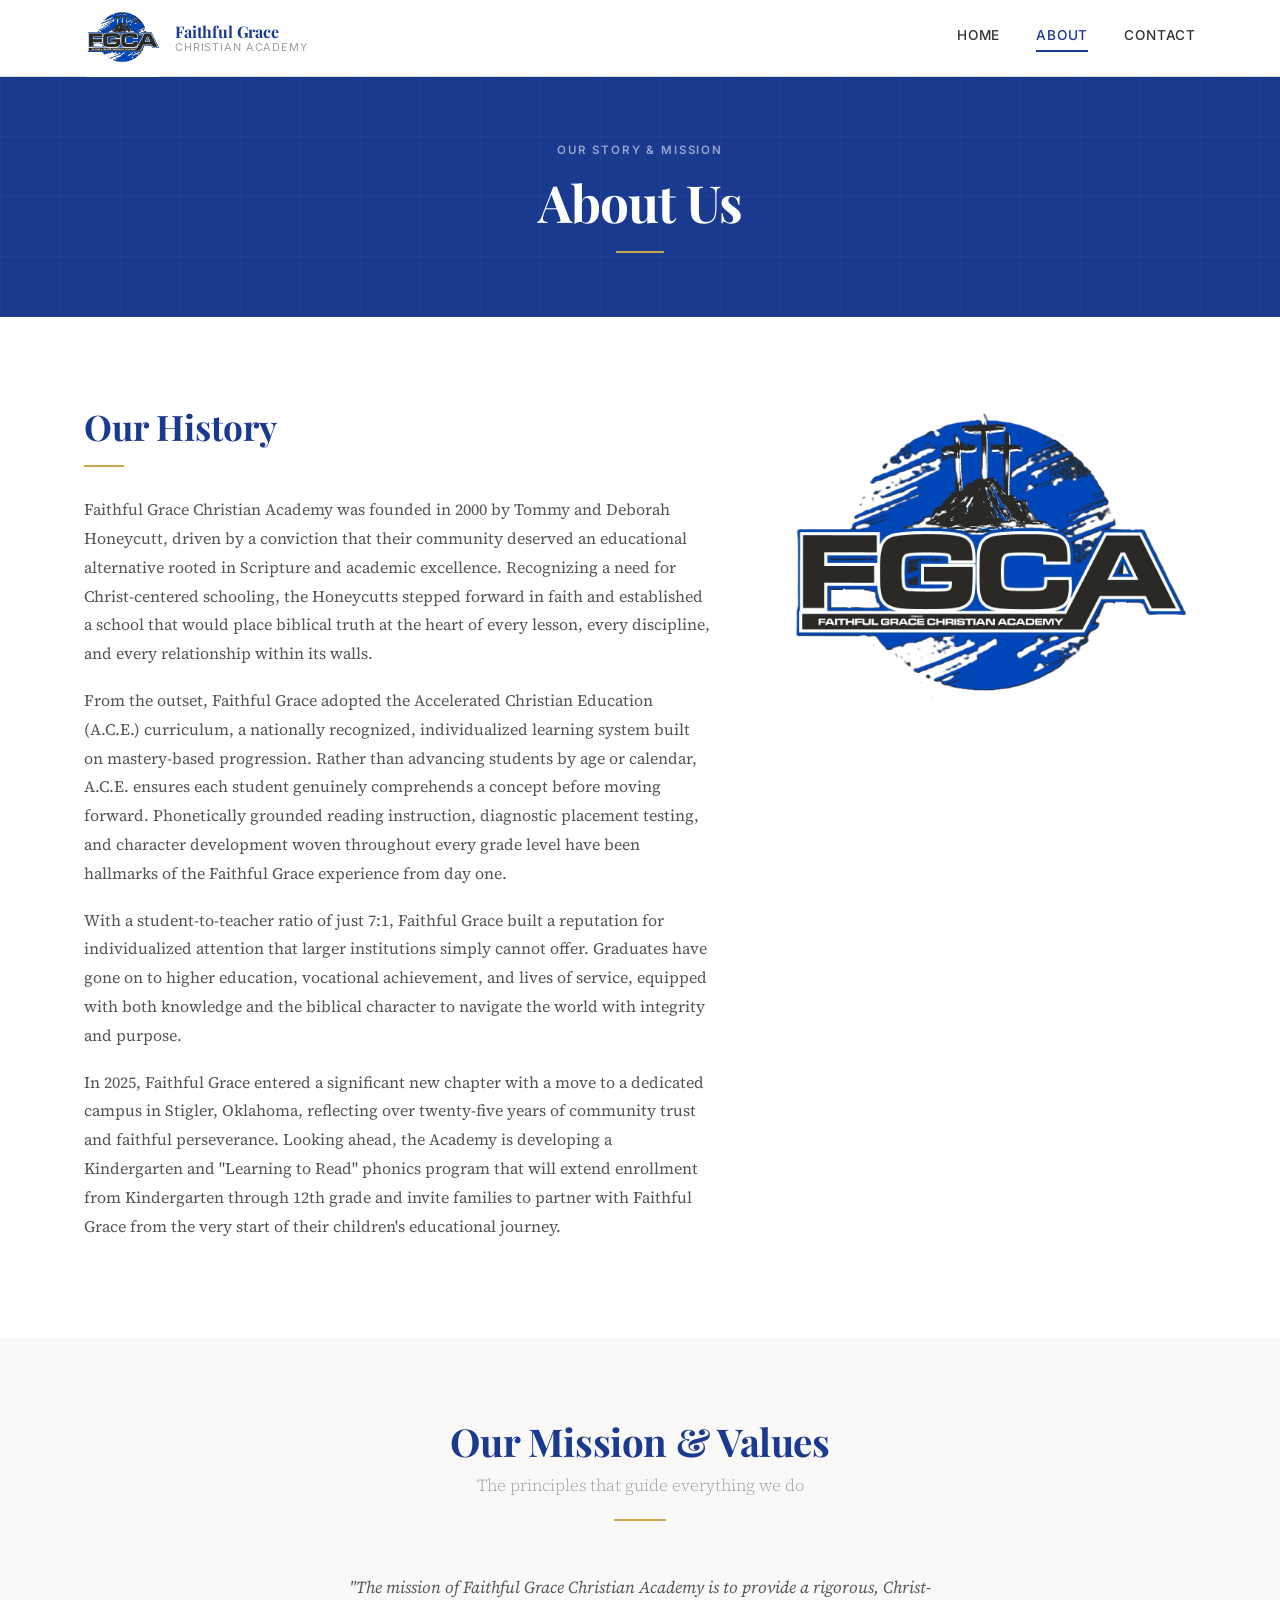
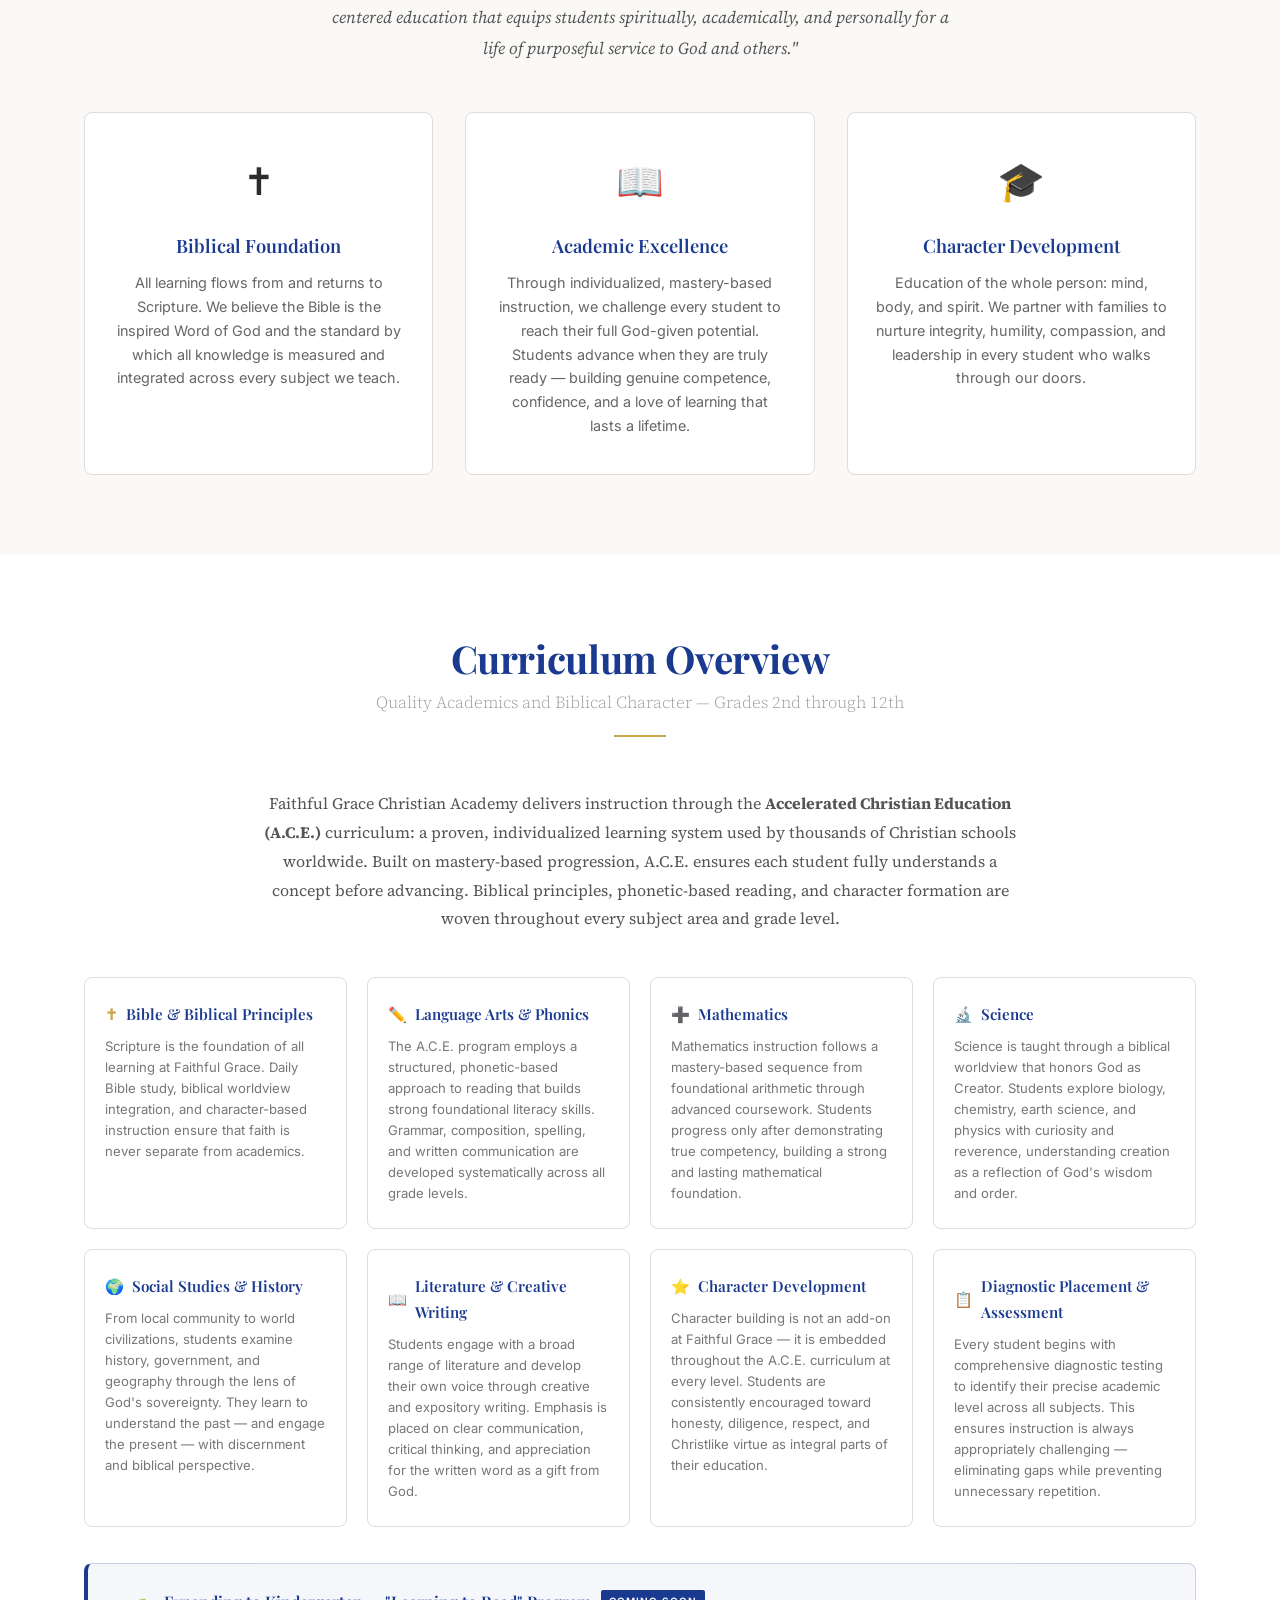
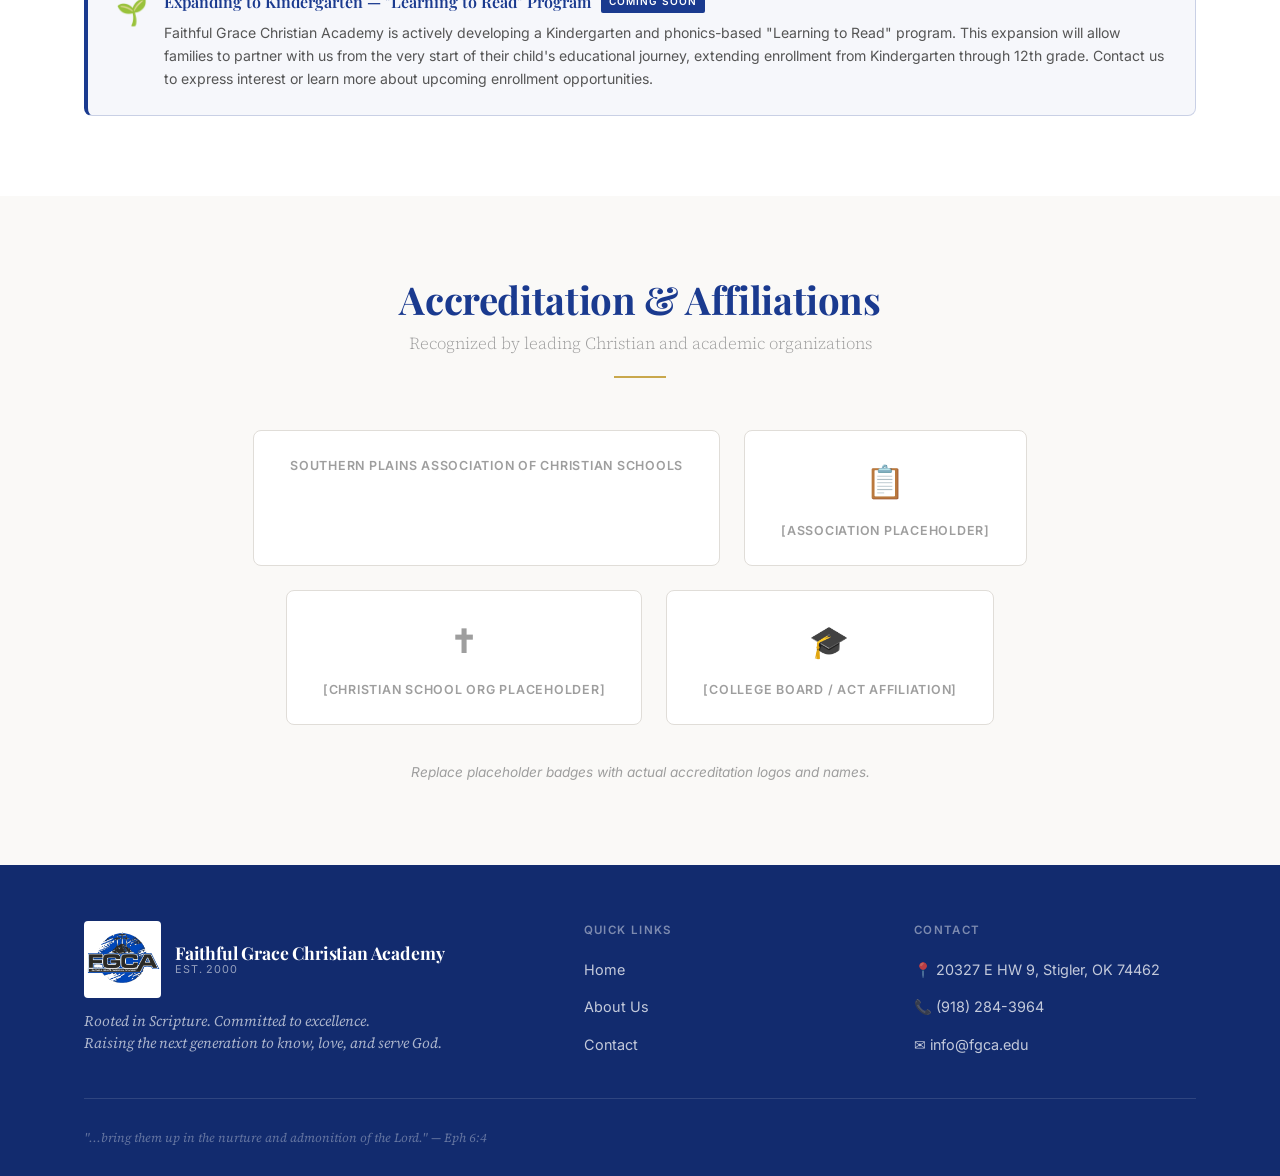
==== about.html @ c3a3fd84 "Add files via upload" ====
<!DOCTYPE html>
<html lang="en">
<head>
  <meta charset="UTF-8" />
  <meta name="viewport" content="width=device-width, initial-scale=1.0" />
  <meta name="description" content="Learn about Faithful Grace Christian Academy — our history, mission, values, and curriculum." />
  <title>About Us | Faithful Grace Christian Academy</title>
  <link rel="stylesheet" href="styles.css" />
  <link rel="preconnect" href="https://fonts.googleapis.com" />
  <link rel="preconnect" href="https://fonts.gstatic.com" crossorigin />
</head>
<body>

  <!-- ============================================================
       SITE HEADER
       ============================================================ -->
  <header class="site-header">
    <div class="container">
      <div class="header-inner">

        <!-- Logo -->
        <a href="index.html" class="site-logo" aria-label="Faithful Grace Christian Academy — Home">
          <div class="logo-mark" aria-hidden="true">
			<img src="School_Logo.png" alt="Faithful Grace Christian Academy" class="logo-img">
		  </div>
          <div class="logo-text">
            <span class="logo-name">Faithful Grace</span>
            <span class="logo-sub">Christian Academy</span>
          </div>
        </a>

        <!-- Desktop Navigation -->
        <nav class="site-nav" aria-label="Main navigation">
          <a href="index.html">Home</a>
          <a href="about.html" class="active">About</a>
          <a href="contact.html">Contact</a>
        </nav>

        <!-- Hamburger Toggle (mobile) -->
        <button class="nav-toggle" id="navToggle" aria-label="Open navigation menu" aria-expanded="false" aria-controls="mobileNav">
          <span></span>
          <span></span>
          <span></span>
        </button>

      </div><!-- /.header-inner -->
    </div><!-- /.container -->

    <!-- Mobile Navigation -->
    <nav class="mobile-nav" id="mobileNav" aria-label="Mobile navigation">
      <a href="index.html">Home</a>
      <a href="about.html">About</a>
      <a href="contact.html">Contact</a>
    </nav>
  </header>

  <!-- ============================================================
       MAIN CONTENT
       ============================================================ -->
  <main>

    <!-- --------------------------------------------------------
         PAGE HERO
         -------------------------------------------------------- -->
    <section class="page-hero" aria-label="Page banner">
      <div class="container">
        <div class="page-hero-content">
          <p class="page-hero-eyebrow">Our Story &amp; Mission</p>
          <h1>About Us</h1>
          <div class="page-hero-rule" aria-hidden="true"></div>
        </div>
      </div>
    </section>

    <!-- --------------------------------------------------------
         OUR HISTORY — Two-column layout
         -------------------------------------------------------- -->
    <section class="history-section section-py" aria-labelledby="history-heading">
      <div class="container">
        <div class="history-grid">

          <!-- Text column -->
          <div class="history-text">
            <h2 id="history-heading">Our History</h2>
            <span class="rule" aria-hidden="true"></span>

            <p>
			  Faithful Grace Christian Academy was founded in 2000 by Tommy and 
			  Deborah Honeycutt, driven by a conviction that their community deserved an 
			  educational alternative rooted in Scripture and academic excellence. 
			  Recognizing a need for Christ-centered schooling, the Honeycutts stepped 
			  forward in faith and established a school that would place biblical truth at 
			  the heart of every lesson, every discipline, and every relationship within its 
			  walls.
            </p>
            <p>
              From the outset, Faithful Grace adopted the Accelerated Christian Education 
			  (A.C.E.) curriculum, a nationally recognized, individualized learning system 
			  built on mastery-based progression. Rather than advancing students by age or 
			  calendar, A.C.E. ensures each student genuinely comprehends a concept before 
			  moving forward. Phonetically grounded reading instruction, diagnostic placement 
			  testing, and character development woven throughout every grade level have been 
			  hallmarks of the Faithful Grace experience from day one.
            </p>
            <p>
              With a student-to-teacher ratio of just 7:1, Faithful Grace built a reputation 
			  for individualized attention that larger institutions simply cannot offer. 
			  Graduates have gone on to higher education, vocational achievement, and lives 
			  of service, equipped with both knowledge and the biblical character to navigate 
			  the world with integrity and purpose.
            </p>
            <p>
              In 2025, Faithful Grace entered a significant new chapter with a move to a 
			  dedicated campus in Stigler, Oklahoma, reflecting over twenty-five years of 
			  community trust and faithful perseverance. Looking ahead, the Academy is 
			  developing a Kindergarten and "Learning to Read" phonics program that will extend 
			  enrollment from Kindergarten through 12th grade and invite families to partner with 
			  Faithful Grace from the very start of their children's educational journey.
            </p>
          </div>

          <!-- Image column -->
          <div>
            <img src="School_Logo.png" alt="Faithful Grace Christian Academy" class="history-image">
          </div>

        </div><!-- /.history-grid -->
      </div>
    </section>

    <!-- --------------------------------------------------------
         OUR MISSION & VALUES — 3 icon cards
         -------------------------------------------------------- -->
    <section class="mission-section section-py" aria-labelledby="mission-heading">
      <div class="container">
        <div class="section-header">
          <h2 class="section-title" id="mission-heading">Our Mission &amp; Values</h2>
          <p class="section-subtitle">The principles that guide everything we do</p>
          <span class="rule"></span>
        </div>

        <!-- Mission Statement -->
        <p style="text-align:center; max-width:640px; margin:0 auto 48px; font-family:var(--font-serif); font-size:1.05rem; color:#555; line-height:1.8; font-style:italic;">
          "The mission of Faithful Grace Christian Academy is to provide a rigorous, Christ-centered
          education that equips students spiritually, academically, and personally for a life of
          purposeful service to God and others."
        </p>

        <div class="values-grid">

          <!-- Value 1 -->
          <div class="value-card">
            <span class="value-icon" aria-hidden="true">✝</span>
            <h3>Biblical Foundation</h3>
            <p>
              All learning flows from and returns to Scripture. We believe the Bible is
              the inspired Word of God and the standard by which all knowledge is measured
              and integrated across every subject we teach.
            </p>
          </div>

          <!-- Value 2 -->
          <div class="value-card">
            <span class="value-icon" aria-hidden="true">📖</span>
            <h3>Academic Excellence</h3>
            <p>
              Through individualized, mastery-based instruction, we challenge every student
              to reach their full God-given potential. Students advance when they are truly
              ready — building genuine competence, confidence, and a love of learning that
              lasts a lifetime.
            </p>
          </div>

          <!-- Value 3 -->
          <div class="value-card">
            <span class="value-icon" aria-hidden="true">🎓</span>
            <h3>Character Development</h3>
            <p>
              Education of the whole person: mind, body, and spirit. We partner with
              families to nurture integrity, humility, compassion, and leadership in
              every student who walks through our doors.
            </p>
          </div>

        </div><!-- /.values-grid -->
      </div>
    </section>

    <!-- --------------------------------------------------------
         CURRICULUM OVERVIEW — Card grid
         -------------------------------------------------------- -->
    <section class="curriculum-section section-py" aria-labelledby="curriculum-heading">
      <div class="container">
        <div class="section-header">
          <h2 class="section-title" id="curriculum-heading">Curriculum Overview</h2>
          <p class="section-subtitle">Quality Academics and Biblical Character — Grades 2nd through 12th</p>
          <span class="rule"></span>
        </div>

        <!-- ACE Curriculum Intro -->
        <p class="curriculum-intro">
          Faithful Grace Christian Academy delivers instruction through the
          <strong>Accelerated Christian Education (A.C.E.)</strong> curriculum: a proven,
          individualized learning system used by thousands of Christian schools worldwide.
          Built on mastery-based progression, A.C.E. ensures each student fully understands
          a concept before advancing. Biblical principles, phonetic-based reading, and
          character formation are woven throughout every subject area and grade level.
        </p>

        <div class="curriculum-grid">

          <!-- Subject 1 -->
          <div class="curriculum-card">
            <h4><span class="c-icon" aria-hidden="true">✝</span> Bible &amp; Biblical Principles</h4>
            <p>
              Scripture is the foundation of all learning at Faithful Grace. Daily Bible
              study, biblical worldview integration, and character-based instruction ensure
              that faith is never separate from academics.
            </p>
          </div>

          <!-- Subject 2 -->
          <div class="curriculum-card">
            <h4><span class="c-icon" aria-hidden="true">✏️</span> Language Arts &amp; Phonics</h4>
            <p>
              The A.C.E. program employs a structured, phonetic-based approach to reading
              that builds strong foundational literacy skills. Grammar, composition, spelling,
              and written communication are developed systematically across all grade levels.
            </p>
          </div>

          <!-- Subject 3 -->
          <div class="curriculum-card">
            <h4><span class="c-icon" aria-hidden="true">➕</span> Mathematics</h4>
            <p>
              Mathematics instruction follows a mastery-based sequence from foundational
              arithmetic through advanced coursework. Students progress only after
              demonstrating true competency, building a strong and lasting mathematical
              foundation.
            </p>
          </div>

          <!-- Subject 4 -->
          <div class="curriculum-card">
            <h4><span class="c-icon" aria-hidden="true">🔬</span> Science</h4>
            <p>
              Science is taught through a biblical worldview that honors God as Creator.
              Students explore biology, chemistry, earth science, and physics with
              curiosity and reverence, understanding creation as a reflection of
              God's wisdom and order.
            </p>
          </div>

          <!-- Subject 5 -->
          <div class="curriculum-card">
            <h4><span class="c-icon" aria-hidden="true">🌍</span> Social Studies &amp; History</h4>
            <p>
              From local community to world civilizations, students examine history,
              government, and geography through the lens of God's sovereignty. They
              learn to understand the past — and engage the present — with discernment
              and biblical perspective.
            </p>
          </div>

          <!-- Subject 6 -->
          <div class="curriculum-card">
            <h4><span class="c-icon" aria-hidden="true">📖</span> Literature &amp; Creative Writing</h4>
            <p>
              Students engage with a broad range of literature and develop their own
              voice through creative and expository writing. Emphasis is placed on
              clear communication, critical thinking, and appreciation for the
              written word as a gift from God.
            </p>
          </div>

          <!-- Subject 7 -->
          <div class="curriculum-card">
            <h4><span class="c-icon" aria-hidden="true">⭐</span> Character Development</h4>
            <p>
              Character building is not an add-on at Faithful Grace — it is embedded
              throughout the A.C.E. curriculum at every level. Students are consistently
              encouraged toward honesty, diligence, respect, and Christlike virtue as
              integral parts of their education.
            </p>
          </div>

          <!-- Subject 8 -->
          <div class="curriculum-card">
            <h4><span class="c-icon" aria-hidden="true">📋</span> Diagnostic Placement &amp; Assessment</h4>
            <p>
              Every student begins with comprehensive diagnostic testing to identify
              their precise academic level across all subjects. This ensures instruction
              is always appropriately challenging — eliminating gaps while preventing
              unnecessary repetition.
            </p>
          </div>

        </div><!-- /.curriculum-grid -->

        <!-- Expansion Callout: K Program Coming Soon -->
        <div class="expansion-callout" role="note" aria-label="Upcoming program expansion">
          <span class="expansion-callout-icon" aria-hidden="true">🌱</span>
          <div>
            <h4>
              Expanding to Kindergarten — "Learning to Read" Program
              <span class="soon-badge">Coming Soon</span>
            </h4>
            <p>
              Faithful Grace Christian Academy is actively developing a Kindergarten and
              phonics-based "Learning to Read" program. This expansion will allow families
              to partner with us from the very start of their child's educational journey,
              extending enrollment from Kindergarten through 12th grade. Contact us to
              express interest or learn more about upcoming enrollment opportunities.
            </p>
          </div>
        </div>

      </div>
    </section>

    <!-- --------------------------------------------------------
         ACCREDITATION / AFFILIATION
         -------------------------------------------------------- -->
    <section class="accreditation-section section-py" aria-labelledby="accred-heading">
      <div class="container">
        <div class="section-header">
          <h2 class="section-title" id="accred-heading">Accreditation &amp; Affiliations</h2>
          <p class="section-subtitle">Recognized by leading Christian and academic organizations</p>
          <span class="rule"></span>
        </div>

        <div class="accred-badges" role="list">

          <div class="accred-badge" role="listitem">
            <span>Southern Plains Association of Christian Schools</span>
          </div>

          <div class="accred-badge" role="listitem">
            <span class="badge-icon" aria-hidden="true">📋</span>
            <span>[Association Placeholder]</span>
          </div>

          <div class="accred-badge" role="listitem">
            <span class="badge-icon" aria-hidden="true">✝</span>
            <span>[Christian School Org Placeholder]</span>
          </div>

          <div class="accred-badge" role="listitem">
            <span class="badge-icon" aria-hidden="true">🎓</span>
            <span>[College Board / ACT Affiliation]</span>
          </div>

        </div><!-- /.accred-badges -->

        <p style="text-align:center; margin-top:36px; font-size:0.85rem; color:var(--medium-gray); font-style:italic;">
          Replace placeholder badges with actual accreditation logos and names.
        </p>

      </div>
    </section>

  </main>

  <!-- ============================================================
       SITE FOOTER
       ============================================================ -->
  <footer class="site-footer" aria-label="Site footer">
    <div class="container">
      <div class="footer-grid">

        <!-- Brand column -->
        <div class="footer-brand">
          <div class="site-logo">
            <div class="logo-mark" aria-hidden="true">
				<img src="School_Logo.png" alt="Faithful Grace Christian Academy" class="logo-img">
			</div>
            <div class="logo-text">
              <span class="logo-name">Faithful Grace Christian Academy</span>
              <span class="logo-sub">Est. 2000</span>
            </div>
          </div>
          <p class="footer-tagline">Rooted in Scripture. Committed to excellence.<br />Raising the next generation to know, love, and serve God.</p>
        </div>

        <!-- Quick Links -->
        <div class="footer-col">
          <h4>Quick Links</h4>
          <ul>
            <li><a href="index.html">Home</a></li>
            <li><a href="about.html">About Us</a></li>
            <li><a href="contact.html">Contact</a></li>
          </ul>
        </div>

        <!-- Contact Info -->
        <div class="footer-col">
          <h4>Contact</h4>
          <ul>
            <li><a href="#">📍 20327 E HW 9, Stigler, OK 74462</a></li>
            <li><a href="tel:+19182843964">📞 (918) 284-3964</a></li>
            <li><a href="mailto:info@fgca.edu">✉ info@fgca.edu</a></li>
          </ul>
        </div>

      </div><!-- /.footer-grid -->

      <div class="footer-bottom">
        <p class="footer-verse">"...bring them up in the nurture and admonition of the Lord." — Eph 6:4</p>
      </div>
    </div>
  </footer>

  <!-- ============================================================
       VANILLA JS — MOBILE NAV TOGGLE
       ============================================================ -->
  <script>
    (function () {
      var toggle = document.getElementById('navToggle');
      var mobileNav = document.getElementById('mobileNav');

      toggle.addEventListener('click', function () {
        var isOpen = mobileNav.classList.toggle('open');
        toggle.classList.toggle('open', isOpen);
        toggle.setAttribute('aria-expanded', isOpen);
        toggle.setAttribute('aria-label', isOpen ? 'Close navigation menu' : 'Open navigation menu');
      });

      mobileNav.querySelectorAll('a').forEach(function (link) {
        link.addEventListener('click', function () {
          mobileNav.classList.remove('open');
          toggle.classList.remove('open');
          toggle.setAttribute('aria-expanded', 'false');
          toggle.setAttribute('aria-label', 'Open navigation menu');
        });
      });
    })();
  </script>

</body>
</html>
---- styles.css ----
/* ============================================================
   FAITHFUL GRACE CHRISTIAN ACADEMY — Shared Stylesheet
   Author: Generated for FGCA
   ============================================================ */

/* ---- Google Fonts ---- */
@import url('https://fonts.googleapis.com/css2?family=Playfair+Display:ital,wght@0,400;0,600;0,700;1,400;1,600&family=Source+Serif+4:ital,wght@0,300;0,400;1,300&family=Inter:wght@300;400;500;600&display=swap');

/* ============================================================
   DESIGN TOKENS / CSS VARIABLES
   ============================================================ */
:root {
  /* Colors */
  --royal-blue:      #1a3a8f;
  --royal-blue-dark: #122b6e;
  --royal-blue-mid:  #1f4aad;
  --royal-blue-light:#2a5cc4;
  --white:           #ffffff;
  --off-white:       #faf9f7;
  --light-gray:      #f4f4f4;
  --border-gray:     #e0ddd8;
  --medium-gray:     #9e9e9e;
  --dark-gray:       #333333;
  --text-body:       #2c2c2c;
  --gold-accent:     #c9a84c;

  /* Typography */
  --font-heading: 'Playfair Display', Georgia, serif;
  --font-serif:   'Source Serif 4', Georgia, serif;
  --font-body:    'Inter', Helvetica, Arial, sans-serif;

  /* Spacing */
  --section-py:   80px;
  --container-w:  1160px;
  --container-px: 24px;

  /* Borders & Shadows */
  --radius-sm:    4px;
  --radius-md:    8px;
  --radius-lg:    16px;
  --shadow-card:  0 2px 12px rgba(26, 58, 143, 0.08);
  --shadow-hover: 0 8px 28px rgba(26, 58, 143, 0.14);
  --shadow-nav:   0 2px 16px rgba(26, 58, 143, 0.12);

  /* Transitions */
  --ease:         0.22s ease;
}

/* ============================================================
   RESET & BASE
   ============================================================ */
*, *::before, *::after {
  box-sizing: border-box;
  margin: 0;
  padding: 0;
}

html {
  scroll-behavior: smooth;
  font-size: 16px;
}

body {
  font-family: var(--font-body);
  color: var(--text-body);
  background: var(--white);
  line-height: 1.7;
  -webkit-font-smoothing: antialiased;
}

img {
  display: block;
  max-width: 100%;
}

a {
  color: inherit;
  text-decoration: none;
}

ul {
  list-style: none;
}

/* ============================================================
   UTILITY CLASSES
   ============================================================ */
.container {
  max-width: var(--container-w);
  margin: 0 auto;
  padding: 0 var(--container-px);
}

.section-py {
  padding: var(--section-py) 0;
}

.section-title {
  font-family: var(--font-heading);
  font-size: clamp(1.75rem, 3vw, 2.5rem);
  font-weight: 700;
  color: var(--royal-blue);
  letter-spacing: -0.01em;
  line-height: 1.2;
}

.section-subtitle {
  font-family: var(--font-serif);
  font-size: 1.05rem;
  color: var(--medium-gray);
  font-weight: 300;
  margin-top: 0.5rem;
}

.section-header {
  text-align: center;
  margin-bottom: 52px;
}

.section-header .rule {
  display: block;
  width: 52px;
  height: 2px;
  background: var(--gold-accent);
  margin: 18px auto 0;
}

.text-center { text-align: center; }
.text-white  { color: var(--white); }

/* Buttons */
.btn {
  display: inline-block;
  padding: 14px 32px;
  font-family: var(--font-body);
  font-size: 0.88rem;
  font-weight: 600;
  letter-spacing: 0.08em;
  text-transform: uppercase;
  border-radius: var(--radius-sm);
  transition: background var(--ease), color var(--ease), box-shadow var(--ease), transform var(--ease);
  cursor: pointer;
  border: 2px solid transparent;
}

.btn-primary {
  background: var(--white);
  color: var(--royal-blue);
  border-color: var(--white);
}
.btn-primary:hover {
  background: transparent;
  color: var(--white);
  box-shadow: 0 0 0 2px var(--white);
}

.btn-blue {
  background: var(--royal-blue);
  color: var(--white);
  border-color: var(--royal-blue);
}
.btn-blue:hover {
  background: var(--royal-blue-dark);
  border-color: var(--royal-blue-dark);
  transform: translateY(-1px);
  box-shadow: var(--shadow-hover);
}

/* Placeholder image boxes */
.img-placeholder {
  background: var(--light-gray);
  border: 1px dashed var(--border-gray);
  display: flex;
  align-items: center;
  justify-content: center;
  color: var(--medium-gray);
  font-size: 0.8rem;
  font-family: var(--font-body);
  letter-spacing: 0.05em;
  text-transform: uppercase;
  border-radius: var(--radius-md);
}

/* ============================================================
   SITE HEADER / NAVIGATION
   ============================================================ */
.site-header {
  position: sticky;
  top: 0;
  z-index: 100;
  background: var(--white);
  border-bottom: 1px solid var(--border-gray);
  box-shadow: var(--shadow-nav);
}

.header-inner {
  display: flex;
  align-items: center;
  justify-content: space-between;
  height: 76px;
  gap: 24px;
}

/* Logo */
.site-logo {
  display: flex;
  align-items: center;
  gap: 14px;
  flex-shrink: 0;
  text-decoration: none;
}

.logo-mark {
  width: 77px;
  height: 77px;
  background: var(--white);
  border-radius: var(--radius-sm);
  display: flex;
  align-items: center;
  justify-content: center;
  color: var(--white);
  font-size: 1.4rem;
  flex-shrink: 0;
}

.logo-text {
  display: flex;
  flex-direction: column;
  line-height: 1.15;
}

.logo-name {
  font-family: var(--font-heading);
  font-size: 1rem;
  font-weight: 700;
  color: var(--royal-blue);
  letter-spacing: -0.01em;
}

.logo-sub {
  font-family: var(--font-body);
  font-size: 0.68rem;
  color: var(--medium-gray);
  letter-spacing: 0.08em;
  text-transform: uppercase;
}

/* Desktop Nav */
.site-nav {
  display: flex;
  align-items: center;
  gap: 36px;
}

.site-nav a {
  font-family: var(--font-body);
  font-size: 0.85rem;
  font-weight: 500;
  letter-spacing: 0.06em;
  text-transform: uppercase;
  color: var(--dark-gray);
  position: relative;
  padding-bottom: 4px;
  transition: color var(--ease);
}

.site-nav a::after {
  content: '';
  position: absolute;
  bottom: 0;
  left: 0;
  width: 0;
  height: 2px;
  background: var(--royal-blue);
  transition: width var(--ease);
}

.site-nav a:hover {
  color: var(--royal-blue);
}

.site-nav a:hover::after,
.site-nav a.active::after {
  width: 100%;
}

.site-nav a.active {
  color: var(--royal-blue);
}

/* Hamburger */
.nav-toggle {
  display: none;
  flex-direction: column;
  gap: 5px;
  background: none;
  border: none;
  cursor: pointer;
  padding: 4px;
  z-index: 110;
}

.nav-toggle span {
  display: block;
  width: 24px;
  height: 2px;
  background: var(--royal-blue);
  border-radius: 2px;
  transition: transform 0.3s ease, opacity 0.3s ease;
}

.nav-toggle.open span:nth-child(1) { transform: translateY(7px) rotate(45deg); }
.nav-toggle.open span:nth-child(2) { opacity: 0; }
.nav-toggle.open span:nth-child(3) { transform: translateY(-7px) rotate(-45deg); }

/* Mobile Nav Overlay */
.mobile-nav {
  display: none;
  position: fixed;
  top: 76px;
  left: 0;
  right: 0;
  background: var(--white);
  border-bottom: 1px solid var(--border-gray);
  box-shadow: var(--shadow-hover);
  z-index: 99;
  padding: 24px var(--container-px);
  flex-direction: column;
  gap: 0;
}

.mobile-nav.open {
  display: flex;
}

.mobile-nav a {
  font-family: var(--font-body);
  font-size: 0.95rem;
  font-weight: 500;
  color: var(--dark-gray);
  padding: 14px 0;
  border-bottom: 1px solid var(--border-gray);
  letter-spacing: 0.04em;
  text-transform: uppercase;
  transition: color var(--ease);
}

.mobile-nav a:last-child { border-bottom: none; }
.mobile-nav a:hover { color: var(--royal-blue); }

/* ============================================================
   SITE FOOTER
   ============================================================ */
.site-footer {
  background: var(--royal-blue-dark);
  color: var(--white);
  padding: 56px 0 28px;
}

.footer-grid {
  display: grid;
  grid-template-columns: 1.6fr 1fr 1fr;
  gap: 48px;
  padding-bottom: 40px;
  border-bottom: 1px solid rgba(255,255,255,0.12);
  margin-bottom: 28px;
}

.footer-brand .logo-name {
  color: var(--white);
  font-size: 1.1rem;
}

.footer-brand .logo-sub {
  color: rgba(255,255,255,0.55);
}

.footer-tagline {
  font-family: var(--font-serif);
  font-style: italic;
  font-size: 0.92rem;
  color: rgba(255,255,255,0.65);
  margin-top: 12px;
  line-height: 1.5;
}

.footer-col h4 {
  font-family: var(--font-body);
  font-size: 0.72rem;
  font-weight: 600;
  letter-spacing: 0.12em;
  text-transform: uppercase;
  color: rgba(255,255,255,0.45);
  margin-bottom: 16px;
}

.footer-col ul {
  display: flex;
  flex-direction: column;
  gap: 10px;
}

.footer-col ul a {
  font-size: 0.9rem;
  color: rgba(255,255,255,0.75);
  transition: color var(--ease);
}

.footer-col ul a:hover {
  color: var(--white);
}

.footer-bottom {
  display: flex;
  align-items: center;
  justify-content: space-between;
  gap: 16px;
  flex-wrap: wrap;
}

.footer-copy {
  font-size: 0.78rem;
  color: rgba(255,255,255,0.4);
}

.footer-verse {
  font-family: var(--font-serif);
  font-style: italic;
  font-size: 0.78rem;
  color: rgba(255,255,255,0.35);
}

/* ============================================================
   PAGE HERO (INTERIOR PAGES)
   ============================================================ */
.page-hero {
  background: var(--royal-blue);
  padding: 64px 0;
  position: relative;
  overflow: hidden;
}

.page-hero::before {
  content: '';
  position: absolute;
  inset: 0;
  background:
    repeating-linear-gradient(
      90deg,
      rgba(255,255,255,0.03) 0px,
      rgba(255,255,255,0.03) 1px,
      transparent 1px,
      transparent 60px
    ),
    repeating-linear-gradient(
      0deg,
      rgba(255,255,255,0.03) 0px,
      rgba(255,255,255,0.03) 1px,
      transparent 1px,
      transparent 60px
    );
  pointer-events: none;
}

.page-hero-content {
  position: relative;
  z-index: 1;
  text-align: center;
}

.page-hero-eyebrow {
  font-family: var(--font-body);
  font-size: 0.72rem;
  font-weight: 600;
  letter-spacing: 0.16em;
  text-transform: uppercase;
  color: rgba(255,255,255,0.55);
  margin-bottom: 12px;
}

.page-hero h1 {
  font-family: var(--font-heading);
  font-size: clamp(2rem, 4vw, 3.2rem);
  font-weight: 700;
  color: var(--white);
  letter-spacing: -0.02em;
  line-height: 1.15;
}

.page-hero-rule {
  width: 48px;
  height: 2px;
  background: var(--gold-accent);
  margin: 20px auto 0;
}

/* ============================================================
   HOME — HERO SECTION
   ============================================================ */
.home-hero {
  position: relative;
  background: var(--royal-blue);
  min-height: 92vh;
  display: flex;
  align-items: center;
  overflow: hidden;
}

.home-hero-bg {
  position: absolute;
  inset: 0;
  overflow: hidden;
}

/* Subtle geometric overlay */
.home-hero-bg::before {
  content: '';
  position: absolute;
  inset: 0;
  background:
    radial-gradient(ellipse 80% 60% at 70% 50%, rgba(42,92,196,0.35) 0%, transparent 70%),
    radial-gradient(ellipse 50% 80% at 10% 90%, rgba(18,43,110,0.6) 0%, transparent 60%);
}

.home-hero-bg::after {
  content: '';
  position: absolute;
  inset: 0;
  background:
    repeating-linear-gradient(
      -45deg,
      rgba(255,255,255,0.015) 0px,
      rgba(255,255,255,0.015) 1px,
      transparent 1px,
      transparent 48px
    );
}

.home-hero-content {
  position: relative;
  z-index: 1;
  max-width: 680px;
}

.hero-eyebrow {
  font-family: var(--font-body);
  font-size: 0.72rem;
  font-weight: 600;
  letter-spacing: 0.2em;
  text-transform: uppercase;
  color: rgba(255,255,255,0.55);
  margin-bottom: 20px;
  display: flex;
  align-items: center;
  gap: 12px;
}

.hero-eyebrow::before {
  content: '';
  display: block;
  width: 28px;
  height: 1px;
  background: var(--gold-accent);
}

.home-hero h1 {
  font-family: var(--font-heading);
  font-size: clamp(2.4rem, 5.5vw, 4rem);
  font-weight: 700;
  color: var(--white);
  line-height: 1.12;
  letter-spacing: -0.02em;
  margin-bottom: 24px;
}

.home-hero h1 em {
  font-style: italic;
  color: var(--gold-accent);
}

.hero-motto {
  font-family: var(--font-serif);
  font-size: 1.1rem;
  color: rgba(255,255,255,0.72);
  line-height: 1.6;
  margin-bottom: 40px;
  max-width: 520px;
}

.hero-actions {
  display: flex;
  gap: 16px;
  flex-wrap: wrap;
}

.hero-scroll {
  position: absolute;
  bottom: 36px;
  left: 50%;
  transform: translateX(-50%);
  z-index: 1;
  display: flex;
  flex-direction: column;
  align-items: center;
  gap: 8px;
  color: rgba(255,255,255,0.35);
  font-size: 0.68rem;
  letter-spacing: 0.1em;
  text-transform: uppercase;
}

.scroll-line {
  width: 1px;
  height: 36px;
  background: linear-gradient(to bottom, rgba(255,255,255,0.3), transparent);
}

/* ============================================================
   HOME — ABOUT SNAPSHOT
   ============================================================ */
.about-snapshot {
  background: var(--off-white);
  border-top: 1px solid var(--border-gray);
  border-bottom: 1px solid var(--border-gray);
}

.snapshot-inner {
  max-width: 720px;
  margin: 0 auto;
  text-align: center;
}

.snapshot-inner p {
  font-family: var(--font-serif);
  font-size: 1.15rem;
  line-height: 1.75;
  color: #555;
}

.snapshot-stats {
  display: flex;
  justify-content: center;
  gap: 56px;
  margin-top: 40px;
  padding-top: 36px;
  border-top: 1px solid var(--border-gray);
}

.stat-item {
  text-align: center;
}

.stat-num {
  font-family: var(--font-heading);
  font-size: 2.2rem;
  font-weight: 700;
  color: var(--royal-blue);
  line-height: 1;
}

.stat-label {
  font-size: 0.75rem;
  letter-spacing: 0.08em;
  text-transform: uppercase;
  color: var(--medium-gray);
  margin-top: 6px;
}

/* ============================================================
   HOME — ANNOUNCEMENTS / HIGHLIGHTS
   ============================================================ */
.announcements { background: var(--white); }

.cards-row {
  display: grid;
  grid-template-columns: repeat(3, 1fr);
  gap: 28px;
}

.card {
  background: var(--white);
  border: 1px solid var(--border-gray);
  border-radius: var(--radius-md);
  padding: 32px 28px;
  transition: box-shadow var(--ease), transform var(--ease), border-color var(--ease);
}

.card:hover {
  box-shadow: var(--shadow-hover);
  transform: translateY(-3px);
  border-color: rgba(26,58,143,0.15);
}

.card-tag {
  font-size: 0.68rem;
  font-weight: 600;
  letter-spacing: 0.1em;
  text-transform: uppercase;
  color: var(--royal-blue);
  background: rgba(26,58,143,0.07);
  display: inline-block;
  padding: 4px 10px;
  border-radius: 2px;
  margin-bottom: 16px;
}

.card h3 {
  font-family: var(--font-heading);
  font-size: 1.2rem;
  font-weight: 600;
  color: var(--dark-gray);
  margin-bottom: 10px;
  line-height: 1.3;
}

.card p {
  font-size: 0.9rem;
  color: #666;
  line-height: 1.65;
}

.card-date {
  display: block;
  margin-top: 16px;
  font-size: 0.75rem;
  color: var(--medium-gray);
  font-style: italic;
}

/* ============================================================
   HOME — STAFF SECTION
   ============================================================ */
.staff-section { background: var(--off-white); }

.staff-grid {
  display: grid;
  grid-template-columns: repeat(2, 1fr);
  gap: 32px;
}

.staff-card {
  background: var(--white);
  border: 1px solid var(--border-gray);
  border-radius: var(--radius-md);
  padding: 32px 24px;
  text-align: center;
  transition: box-shadow var(--ease), transform var(--ease);
}

.staff-card:hover {
  box-shadow: var(--shadow-hover);
  transform: translateY(-2px);
}

.staff-photo {
  width: 100px;
  height: 100px;
  border-radius: 50%;
  background: var(--light-gray);
  border: 3px solid var(--border-gray);
  display: flex;
  align-items: center;
  justify-content: center;
  margin: 0 auto 20px;
  font-size: 0.7rem;
  letter-spacing: 0.05em;
  text-transform: uppercase;
  color: var(--medium-gray);
  font-family: var(--font-body);
}

.staff-name {
  font-family: var(--font-heading);
  font-size: 1.05rem;
  font-weight: 600;
  color: var(--dark-gray);
  margin-bottom: 4px;
}

.staff-title {
  font-size: 0.78rem;
  color: var(--medium-gray);
  letter-spacing: 0.06em;
  text-transform: uppercase;
}

.staff-divider {
  width: 28px;
  height: 1px;
  background: var(--gold-accent);
  margin: 12px auto;
}

.staff-bio {
  font-size: 0.85rem;
  color: #777;
  line-height: 1.6;
}

/* ============================================================
   HOME — BIBLE VERSE BANNER
   ============================================================ */
.verse-banner {
  background: var(--royal-blue-dark);
  position: relative;
  overflow: hidden;
}

.verse-banner::before {
  content: '';
  position: absolute;
  inset: 0;
  background:
    radial-gradient(ellipse 60% 100% at 50% 50%, rgba(42,92,196,0.3) 0%, transparent 70%);
  pointer-events: none;
}

.verse-banner-inner {
  position: relative;
  z-index: 1;
  text-align: center;
  max-width: 780px;
  margin: 0 auto;
}

.verse-rule-top,
.verse-rule-bottom {
  display: flex;
  align-items: center;
  justify-content: center;
  gap: 16px;
  margin-bottom: 28px;
}

.verse-rule-bottom {
  margin-bottom: 0;
  margin-top: 28px;
}

.verse-rule-top span,
.verse-rule-bottom span {
  color: var(--gold-accent);
  font-size: 1rem;
}

.verse-rule-top::before,
.verse-rule-top::after,
.verse-rule-bottom::before,
.verse-rule-bottom::after {
  content: '';
  flex: 1;
  height: 1px;
  background: rgba(255,255,255,0.15);
}

.verse-text {
  font-family: var(--font-heading);
  font-style: italic;
  font-size: clamp(1.3rem, 2.5vw, 1.9rem);
  color: var(--white);
  line-height: 1.55;
  font-weight: 400;
  letter-spacing: 0.01em;
}

.verse-ref {
  display: block;
  margin-top: 20px;
  font-family: var(--font-body);
  font-size: 0.8rem;
  font-weight: 500;
  letter-spacing: 0.12em;
  text-transform: uppercase;
  color: var(--gold-accent);
}

/* ============================================================
   HOME — CTA SECTION
   ============================================================ */
.cta-section { background: var(--white); }

.cta-box {
  background: var(--royal-blue);
  border-radius: var(--radius-lg);
  padding: 60px 48px;
  text-align: center;
  max-width: 800px;
  margin: 0 auto;
}

.cta-box h2 {
  font-family: var(--font-heading);
  font-size: clamp(1.6rem, 3vw, 2.4rem);
  font-weight: 700;
  color: var(--white);
  margin-bottom: 16px;
}

.cta-box p {
  font-family: var(--font-serif);
  font-size: 1.05rem;
  color: rgba(255,255,255,0.75);
  margin-bottom: 32px;
  line-height: 1.65;
}

/* ============================================================
   ABOUT PAGE — HISTORY SECTION
   ============================================================ */
.history-section { background: var(--white); }

.history-grid {
  display: grid;
  grid-template-columns: 1fr 420px;
  gap: 64px;
  align-items: start;
}

.history-text h2 {
  font-family: var(--font-heading);
  font-size: clamp(1.6rem, 2.8vw, 2.2rem);
  font-weight: 700;
  color: var(--royal-blue);
  margin-bottom: 8px;
}

.history-text .rule {
  display: block;
  width: 40px;
  height: 2px;
  background: var(--gold-accent);
  margin-bottom: 28px;
}

.history-text p {
  font-family: var(--font-serif);
  font-size: 1rem;
  color: #555;
  line-height: 1.8;
  margin-bottom: 18px;
}

.history-image {
  width: 110%;
  height: 110%;
}

/* ============================================================
   ABOUT — MISSION & VALUES
   ============================================================ */
.mission-section { background: var(--off-white); }

.values-grid {
  display: grid;
  grid-template-columns: repeat(3, 1fr);
  gap: 32px;
}

.value-card {
  background: var(--white);
  border: 1px solid var(--border-gray);
  border-radius: var(--radius-md);
  padding: 36px 28px;
  text-align: center;
  transition: box-shadow var(--ease), transform var(--ease);
}

.value-card:hover {
  box-shadow: var(--shadow-hover);
  transform: translateY(-2px);
}

.value-icon {
  font-size: 2.4rem;
  margin-bottom: 16px;
  display: block;
}

.value-card h3 {
  font-family: var(--font-heading);
  font-size: 1.15rem;
  font-weight: 600;
  color: var(--royal-blue);
  margin-bottom: 10px;
}

.value-card p {
  font-size: 0.9rem;
  color: #666;
  line-height: 1.65;
}

/* ============================================================
   ABOUT — CURRICULUM OVERVIEW
   ============================================================ */
.curriculum-section { background: var(--white); }

.curriculum-grid {
  display: grid;
  grid-template-columns: repeat(4, 1fr);
  gap: 20px;
}

.curriculum-card {
  border: 1px solid var(--border-gray);
  border-radius: var(--radius-md);
  padding: 24px 20px;
  transition: border-color var(--ease), box-shadow var(--ease);
}

.curriculum-card:hover {
  border-color: rgba(26,58,143,0.25);
  box-shadow: var(--shadow-card);
}

.curriculum-card h4 {
  font-family: var(--font-heading);
  font-size: 0.95rem;
  font-weight: 600;
  color: var(--royal-blue);
  margin-bottom: 8px;
  display: flex;
  align-items: center;
  gap: 8px;
}

.curriculum-card h4 .c-icon {
  color: var(--gold-accent);
}

.curriculum-card p {
  font-size: 0.82rem;
  color: #777;
  line-height: 1.6;
}

/* Curriculum ACE intro paragraph */
.curriculum-intro {
  max-width: 760px;
  margin: 0 auto 44px;
  text-align: center;
  font-family: var(--font-serif);
  font-size: 1rem;
  color: #555;
  line-height: 1.8;
}

/* Expansion / Coming Soon callout */
.expansion-callout {
  margin-top: 36px;
  border: 1px solid rgba(26,58,143,0.2);
  border-left: 4px solid var(--royal-blue);
  border-radius: var(--radius-md);
  background: rgba(26,58,143,0.04);
  padding: 24px 28px;
  display: flex;
  align-items: flex-start;
  gap: 16px;
}

.expansion-callout-icon {
  font-size: 1.6rem;
  flex-shrink: 0;
  margin-top: 2px;
}

.expansion-callout h4 {
  font-family: var(--font-heading);
  font-size: 1rem;
  font-weight: 600;
  color: var(--royal-blue);
  margin-bottom: 6px;
  display: flex;
  align-items: center;
  gap: 10px;
  flex-wrap: wrap;
}

.expansion-callout .soon-badge {
  display: inline-block;
  background: var(--royal-blue);
  color: var(--white);
  font-family: var(--font-body);
  font-size: 0.63rem;
  font-weight: 600;
  letter-spacing: 0.1em;
  text-transform: uppercase;
  padding: 3px 8px;
  border-radius: 2px;
  vertical-align: middle;
}

.expansion-callout p {
  font-size: 0.88rem;
  color: #555;
  line-height: 1.65;
}

/* ============================================================
   ABOUT — ACCREDITATION
   ============================================================ */
.accreditation-section { background: var(--off-white); }

.accred-badges {
  display: flex;
  justify-content: center;
  gap: 24px;
  flex-wrap: wrap;
  margin-top: 40px;
}

.accred-badge {
  border: 1px solid var(--border-gray);
  border-radius: var(--radius-md);
  padding: 24px 36px;
  background: var(--white);
  text-align: center;
  min-width: 180px;
  transition: box-shadow var(--ease);
}

.accred-badge:hover {
  box-shadow: var(--shadow-card);
}

.accred-badge .badge-icon {
  font-size: 2rem;
  display: block;
  margin-bottom: 10px;
}

.accred-badge span {
  font-size: 0.78rem;
  font-weight: 600;
  letter-spacing: 0.06em;
  text-transform: uppercase;
  color: var(--medium-gray);
  display: block;
}

/* ============================================================
   CONTACT PAGE — INFO BLOCK
   ============================================================ */
.contact-info { background: var(--off-white); }

.info-cols {
  display: grid;
  grid-template-columns: repeat(3, 1fr);
  gap: 28px;
}

.info-col {
  background: var(--white);
  border: 1px solid var(--border-gray);
  border-radius: var(--radius-md);
  padding: 32px 28px;
  text-align: center;
  transition: box-shadow var(--ease);
}

.info-col:hover {
  box-shadow: var(--shadow-hover);
}

.info-icon {
  font-size: 2rem;
  display: block;
  margin-bottom: 14px;
}

.info-col h3 {
  font-family: var(--font-heading);
  font-size: 1rem;
  font-weight: 600;
  color: var(--royal-blue);
  margin-bottom: 8px;
}

.info-col p {
  font-size: 0.9rem;
  color: #666;
  line-height: 1.6;
}

/* ============================================================
   CONTACT PAGE — FORM
   ============================================================ */
.contact-form-section { background: var(--white); }

.form-layout {
  display: grid;
  grid-template-columns: 1fr 420px;
  gap: 64px;
  align-items: start;
}

.form-intro h2 {
  font-family: var(--font-heading);
  font-size: clamp(1.5rem, 2.5vw, 2rem);
  font-weight: 700;
  color: var(--royal-blue);
  margin-bottom: 8px;
}

.form-intro .rule {
  display: block;
  width: 40px;
  height: 2px;
  background: var(--gold-accent);
  margin-bottom: 20px;
}

.form-intro p {
  font-family: var(--font-serif);
  color: #666;
  line-height: 1.7;
  margin-bottom: 16px;
}

/* Contact Form */
.contact-form {
  display: flex;
  flex-direction: column;
  gap: 20px;
}

.form-row {
  display: grid;
  grid-template-columns: 1fr 1fr;
  gap: 16px;
}

.form-field {
  display: flex;
  flex-direction: column;
  gap: 6px;
}

.form-field label {
  font-size: 0.78rem;
  font-weight: 600;
  letter-spacing: 0.07em;
  text-transform: uppercase;
  color: var(--dark-gray);
}

.form-field label .opt {
  font-weight: 400;
  color: var(--medium-gray);
  text-transform: none;
  letter-spacing: 0;
}

.form-field input,
.form-field select,
.form-field textarea {
  font-family: var(--font-body);
  font-size: 0.93rem;
  color: var(--dark-gray);
  background: var(--white);
  border: 1px solid var(--border-gray);
  border-radius: var(--radius-sm);
  padding: 11px 14px;
  transition: border-color var(--ease), box-shadow var(--ease);
  outline: none;
  width: 100%;
  appearance: none;
  -webkit-appearance: none;
}

.form-field input:focus,
.form-field select:focus,
.form-field textarea:focus {
  border-color: var(--royal-blue);
  box-shadow: 0 0 0 3px rgba(26,58,143,0.1);
}

.form-field input::placeholder,
.form-field textarea::placeholder {
  color: var(--medium-gray);
  font-style: italic;
}

.form-field select {
  background-image: url("data:image/svg+xml,%3Csvg xmlns='http://www.w3.org/2000/svg' width='12' height='8' viewBox='0 0 12 8'%3E%3Cpath d='M1 1l5 5 5-5' stroke='%239e9e9e' stroke-width='1.5' fill='none' stroke-linecap='round'/%3E%3C/svg%3E");
  background-repeat: no-repeat;
  background-position: right 14px center;
  padding-right: 38px;
}

.form-field textarea {
  resize: vertical;
  min-height: 140px;
}

.form-submit {
  padding: 14px 36px;
  font-family: var(--font-body);
  font-size: 0.85rem;
  font-weight: 600;
  letter-spacing: 0.1em;
  text-transform: uppercase;
  background: var(--royal-blue);
  color: var(--white);
  border: 2px solid var(--royal-blue);
  border-radius: var(--radius-sm);
  cursor: pointer;
  transition: background var(--ease), transform var(--ease), box-shadow var(--ease);
  align-self: flex-start;
}

.form-submit:hover {
  background: var(--royal-blue-dark);
  border-color: var(--royal-blue-dark);
  transform: translateY(-1px);
  box-shadow: var(--shadow-hover);
}

/* Form Sidebar Info */
.form-sidebar {
  padding-top: 8px;
}

.sidebar-card {
  background: var(--off-white);
  border: 1px solid var(--border-gray);
  border-radius: var(--radius-md);
  padding: 28px 24px;
  margin-bottom: 20px;
}

.sidebar-card h4 {
  font-family: var(--font-heading);
  font-size: 0.95rem;
  font-weight: 600;
  color: var(--royal-blue);
  margin-bottom: 12px;
}

.hours-table {
  width: 100%;
  border-collapse: collapse;
  font-size: 0.84rem;
}

.hours-table tr:not(:last-child) td {
  padding-bottom: 8px;
}

.hours-table td:first-child {
  color: var(--dark-gray);
  font-weight: 500;
  width: 50%;
}

.hours-table td:last-child {
  color: #666;
  text-align: right;
}

/* ============================================================
   CONTACT — MAP PLACEHOLDER
   ============================================================ */
.map-section { background: var(--off-white); }

.map-placeholder {
  width: 100%;
  height: 380px;
  background: var(--light-gray);
  border: 1px dashed var(--border-gray);
  border-radius: var(--radius-md);
  display: flex;
  flex-direction: column;
  align-items: center;
  justify-content: center;
  gap: 12px;
  color: var(--medium-gray);
}

.map-placeholder .map-icon {
  font-size: 2.5rem;
  opacity: 0.5;
}

.map-placeholder p {
  font-size: 0.88rem;
  letter-spacing: 0.05em;
}

.map-placeholder span {
  font-size: 0.75rem;
  color: var(--border-gray);
}

/* ============================================================
   RESPONSIVE — TABLET
   ============================================================ */
@media (max-width: 960px) {
  :root {
    --section-py: 60px;
  }

  /* Nav */
  .site-nav { display: none; }
  .nav-toggle { display: flex; }

  /* Footer */
  .footer-grid { grid-template-columns: 1fr 1fr; }

  /* Home */
  .cards-row { grid-template-columns: 1fr; }
  .staff-grid { grid-template-columns: repeat(2, 1fr); }

  /* About */
  .history-grid { grid-template-columns: 1fr; }
  .history-image { height: 280px; }
  .values-grid { grid-template-columns: 1fr; }
  .curriculum-grid { grid-template-columns: repeat(2, 1fr); }

  /* Contact */
  .info-cols { grid-template-columns: 1fr; }
  .form-layout { grid-template-columns: 1fr; }
  .form-sidebar { display: none; }
}

/* ============================================================
   RESPONSIVE — MOBILE
   ============================================================ */
@media (max-width: 600px) {
  :root {
    --section-py: 48px;
    --container-px: 18px;
  }

  .header-inner { height: 64px; }
  .mobile-nav { top: 64px; }

  .logo-text { display: none; }

  .home-hero { min-height: 80vh; }
  .hero-actions { flex-direction: column; }
  .hero-actions .btn { text-align: center; }

  .snapshot-stats {
    flex-direction: column;
    gap: 24px;
    align-items: center;
  }

  .staff-grid { grid-template-columns: 1fr; }

  .curriculum-grid { grid-template-columns: 1fr; }

  .footer-grid {
    grid-template-columns: 1fr;
    gap: 32px;
  }

  .footer-bottom {
    flex-direction: column;
    text-align: center;
  }

  .cta-box { padding: 40px 24px; }

  .form-row { grid-template-columns: 1fr; }

  .accred-badges { flex-direction: column; align-items: center; }
}
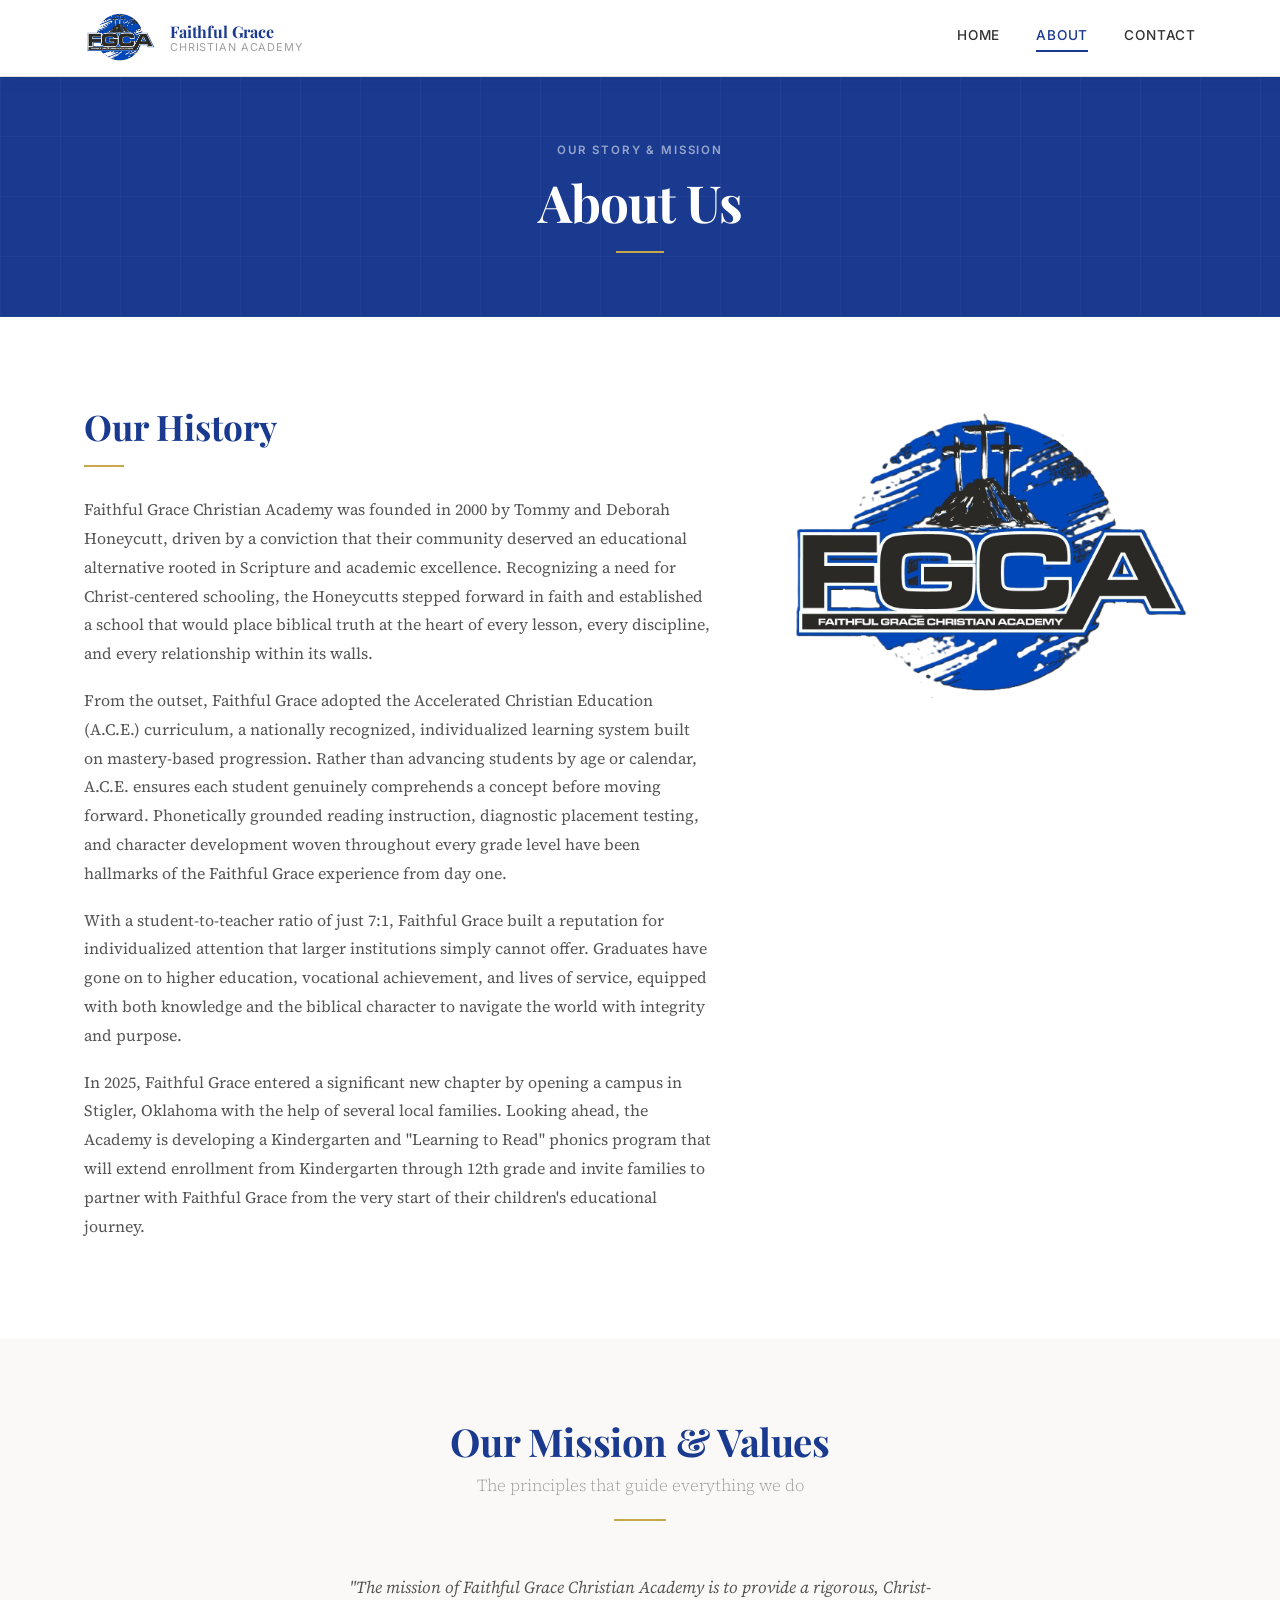
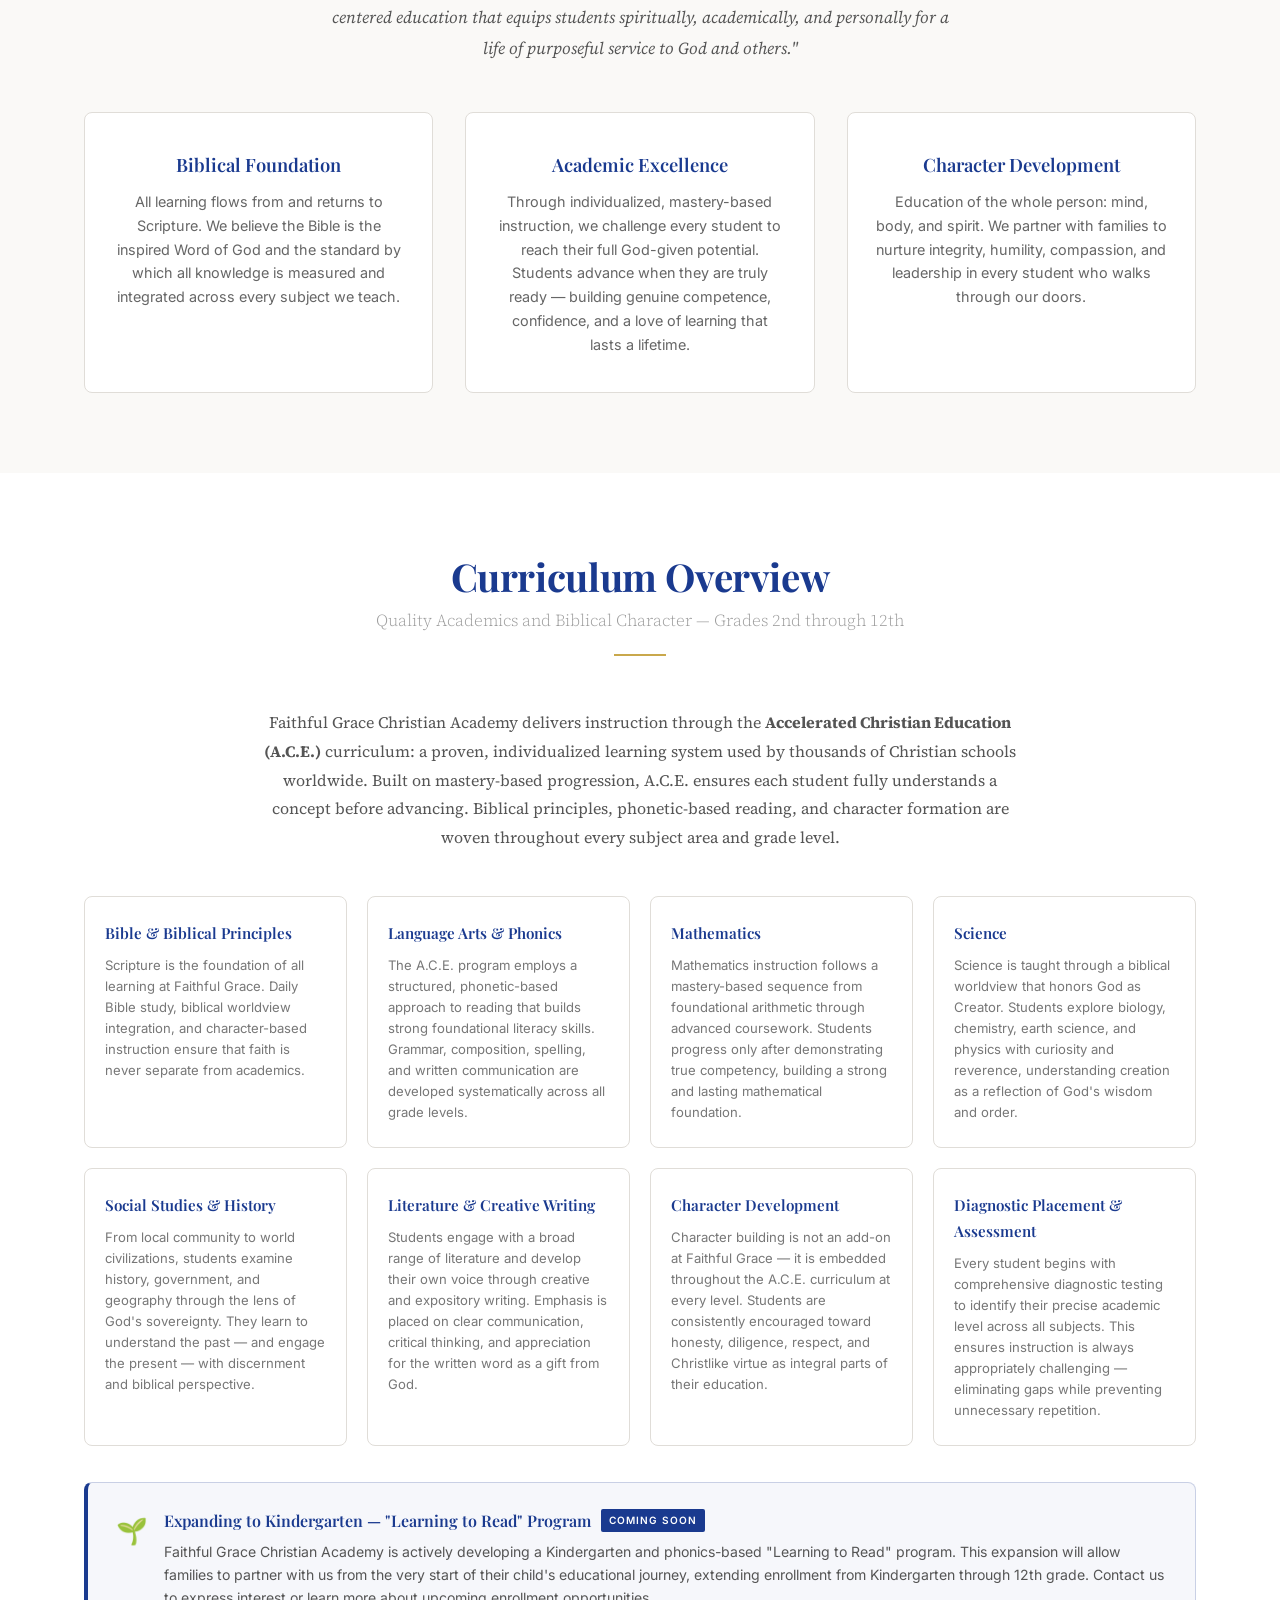
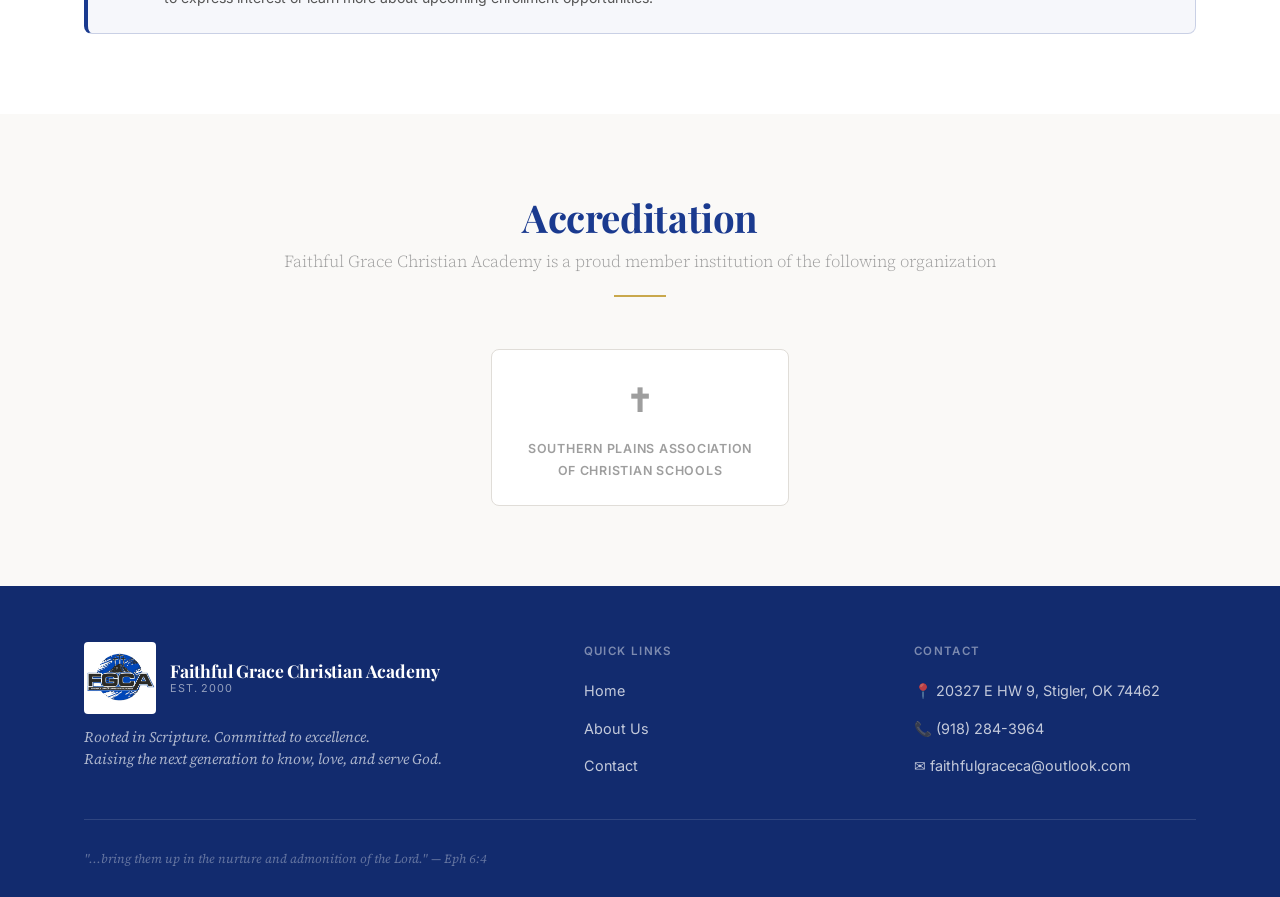
==== commit 09d5c7b1: "Add files via upload" ====
--- a/about.html
+++ b/about.html
@@ -5,6 +5,7 @@
   <meta name="viewport" content="width=device-width, initial-scale=1.0" />
   <meta name="description" content="Learn about Faithful Grace Christian Academy — our history, mission, values, and curriculum." />
   <title>About Us | Faithful Grace Christian Academy</title>
+  <link rel="icon" href="School_Logo.png" type="image/png">
   <link rel="stylesheet" href="styles.css" />
   <link rel="preconnect" href="https://fonts.googleapis.com" />
   <link rel="preconnect" href="https://fonts.gstatic.com" crossorigin />
@@ -110,12 +111,12 @@
 			  the world with integrity and purpose.
             </p>
             <p>
-              In 2025, Faithful Grace entered a significant new chapter with a move to a 
-			  dedicated campus in Stigler, Oklahoma, reflecting over twenty-five years of 
-			  community trust and faithful perseverance. Looking ahead, the Academy is 
-			  developing a Kindergarten and "Learning to Read" phonics program that will extend 
-			  enrollment from Kindergarten through 12th grade and invite families to partner with 
-			  Faithful Grace from the very start of their children's educational journey.
+			  In 2025, Faithful Grace entered a significant new chapter by opening a campus in 
+			  Stigler, Oklahoma with the help of several local families. Looking ahead, the 
+			  Academy is developing a Kindergarten and "Learning to Read" phonics program that 
+			  will extend enrollment from Kindergarten through 12th grade and invite families 
+			  to partner with Faithful Grace from the very start of their children's 
+			  educational journey.
             </p>
           </div>
 
@@ -150,7 +151,6 @@
 
           <!-- Value 1 -->
           <div class="value-card">
-            <span class="value-icon" aria-hidden="true">✝</span>
             <h3>Biblical Foundation</h3>
             <p>
               All learning flows from and returns to Scripture. We believe the Bible is
@@ -161,7 +161,6 @@
 
           <!-- Value 2 -->
           <div class="value-card">
-            <span class="value-icon" aria-hidden="true">📖</span>
             <h3>Academic Excellence</h3>
             <p>
               Through individualized, mastery-based instruction, we challenge every student
@@ -173,7 +172,6 @@
 
           <!-- Value 3 -->
           <div class="value-card">
-            <span class="value-icon" aria-hidden="true">🎓</span>
             <h3>Character Development</h3>
             <p>
               Education of the whole person: mind, body, and spirit. We partner with
@@ -211,7 +209,7 @@
 
           <!-- Subject 1 -->
           <div class="curriculum-card">
-            <h4><span class="c-icon" aria-hidden="true">✝</span> Bible &amp; Biblical Principles</h4>
+            <h4>Bible &amp; Biblical Principles</h4>
             <p>
               Scripture is the foundation of all learning at Faithful Grace. Daily Bible
               study, biblical worldview integration, and character-based instruction ensure
@@ -221,7 +219,7 @@
 
           <!-- Subject 2 -->
           <div class="curriculum-card">
-            <h4><span class="c-icon" aria-hidden="true">✏️</span> Language Arts &amp; Phonics</h4>
+            <h4>Language Arts &amp; Phonics</h4>
             <p>
               The A.C.E. program employs a structured, phonetic-based approach to reading
               that builds strong foundational literacy skills. Grammar, composition, spelling,
@@ -231,7 +229,7 @@
 
           <!-- Subject 3 -->
           <div class="curriculum-card">
-            <h4><span class="c-icon" aria-hidden="true">➕</span> Mathematics</h4>
+            <h4>Mathematics</h4>
             <p>
               Mathematics instruction follows a mastery-based sequence from foundational
               arithmetic through advanced coursework. Students progress only after
@@ -242,7 +240,7 @@
 
           <!-- Subject 4 -->
           <div class="curriculum-card">
-            <h4><span class="c-icon" aria-hidden="true">🔬</span> Science</h4>
+            <h4>Science</h4>
             <p>
               Science is taught through a biblical worldview that honors God as Creator.
               Students explore biology, chemistry, earth science, and physics with
@@ -253,7 +251,7 @@
 
           <!-- Subject 5 -->
           <div class="curriculum-card">
-            <h4><span class="c-icon" aria-hidden="true">🌍</span> Social Studies &amp; History</h4>
+            <h4>Social Studies &amp; History</h4>
             <p>
               From local community to world civilizations, students examine history,
               government, and geography through the lens of God's sovereignty. They
@@ -264,7 +262,7 @@
 
           <!-- Subject 6 -->
           <div class="curriculum-card">
-            <h4><span class="c-icon" aria-hidden="true">📖</span> Literature &amp; Creative Writing</h4>
+            <h4></span> Literature &amp; Creative Writing</h4>
             <p>
               Students engage with a broad range of literature and develop their own
               voice through creative and expository writing. Emphasis is placed on
@@ -275,7 +273,7 @@
 
           <!-- Subject 7 -->
           <div class="curriculum-card">
-            <h4><span class="c-icon" aria-hidden="true">⭐</span> Character Development</h4>
+            <h4>Character Development</h4>
             <p>
               Character building is not an add-on at Faithful Grace — it is embedded
               throughout the A.C.E. curriculum at every level. Students are consistently
@@ -286,7 +284,7 @@
 
           <!-- Subject 8 -->
           <div class="curriculum-card">
-            <h4><span class="c-icon" aria-hidden="true">📋</span> Diagnostic Placement &amp; Assessment</h4>
+            <h4>Diagnostic Placement &amp; Assessment</h4>
             <p>
               Every student begins with comprehensive diagnostic testing to identify
               their precise academic level across all subjects. This ensures instruction
@@ -321,44 +319,26 @@
     <!-- --------------------------------------------------------
          ACCREDITATION / AFFILIATION
          -------------------------------------------------------- -->
-    <section class="accreditation-section section-py" aria-labelledby="accred-heading">
+	<section class="accreditation-section section-py" aria-labelledby="accred-heading">
       <div class="container">
         <div class="section-header">
-          <h2 class="section-title" id="accred-heading">Accreditation &amp; Affiliations</h2>
-          <p class="section-subtitle">Recognized by leading Christian and academic organizations</p>
+          <h2 class="section-title" id="accred-heading">Accreditation</h2>
+          <p class="section-subtitle">Faithful Grace Christian Academy is a proud member institution of the following organization</p>
           <span class="rule"></span>
         </div>
-
+ 
         <div class="accred-badges" role="list">
-
-          <div class="accred-badge" role="listitem">
-            <span>Southern Plains Association of Christian Schools</span>
-          </div>
-
-          <div class="accred-badge" role="listitem">
-            <span class="badge-icon" aria-hidden="true">📋</span>
-            <span>[Association Placeholder]</span>
-          </div>
-
-          <div class="accred-badge" role="listitem">
+ 
+          <div class="accred-badge" role="listitem" style="min-width:260px; max-width:340px;">
             <span class="badge-icon" aria-hidden="true">✝</span>
-            <span>[Christian School Org Placeholder]</span>
-          </div>
-
-          <div class="accred-badge" role="listitem">
-            <span class="badge-icon" aria-hidden="true">🎓</span>
-            <span>[College Board / ACT Affiliation]</span>
-          </div>
-
+            <span>Southern Plains Association<br />of Christian Schools</span>
+          </div>
+ 
         </div><!-- /.accred-badges -->
-
-        <p style="text-align:center; margin-top:36px; font-size:0.85rem; color:var(--medium-gray); font-style:italic;">
-          Replace placeholder badges with actual accreditation logos and names.
-        </p>
-
+ 
       </div>
     </section>
-
+ 
   </main>
 
   <!-- ============================================================
@@ -396,9 +376,9 @@
         <div class="footer-col">
           <h4>Contact</h4>
           <ul>
-            <li><a href="#">📍 20327 E HW 9, Stigler, OK 74462</a></li>
+            <li><a href="https://maps.app.goo.gl/BbYE9xfXqpPF81os6", target="_blank">📍 20327 E HW 9, Stigler, OK 74462</a></li>
             <li><a href="tel:+19182843964">📞 (918) 284-3964</a></li>
-            <li><a href="mailto:info@fgca.edu">✉ info@fgca.edu</a></li>
+            <li><a href="mailto:faithfulgraceca@outlook.com">✉ faithfulgraceca@outlook.com</a></li>
           </ul>
         </div>
 
--- a/styles.css
+++ b/styles.css
@@ -211,8 +211,8 @@
 }
 
 .logo-mark {
-  width: 77px;
-  height: 77px;
+  width: 72px;
+  height: 72px;
   background: var(--white);
   border-radius: var(--radius-sm);
   display: flex;
